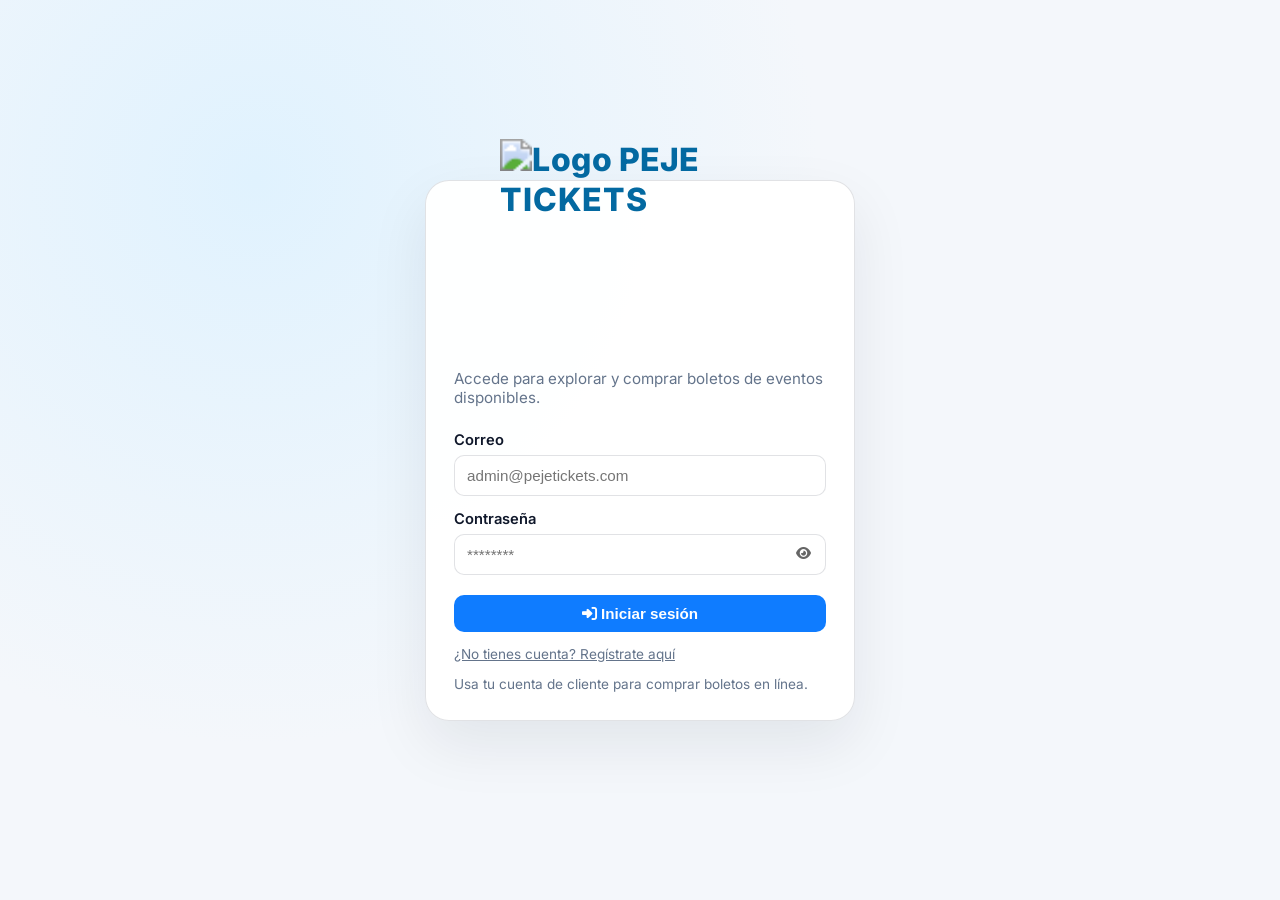
==== index.html @ 342fb617 "Agregar redirección raíz para Netlify" ====
<!doctype html>
<html lang="es">
<head>
  <meta charset="UTF-8" />
  <meta http-equiv="refresh" content="0; url=login.html" />
  <title>Redirigiendo...</title>
</head>
<body>
  <p>Redirigiendo a <a href="login.html">login</a>...</p>
</body>
</html>
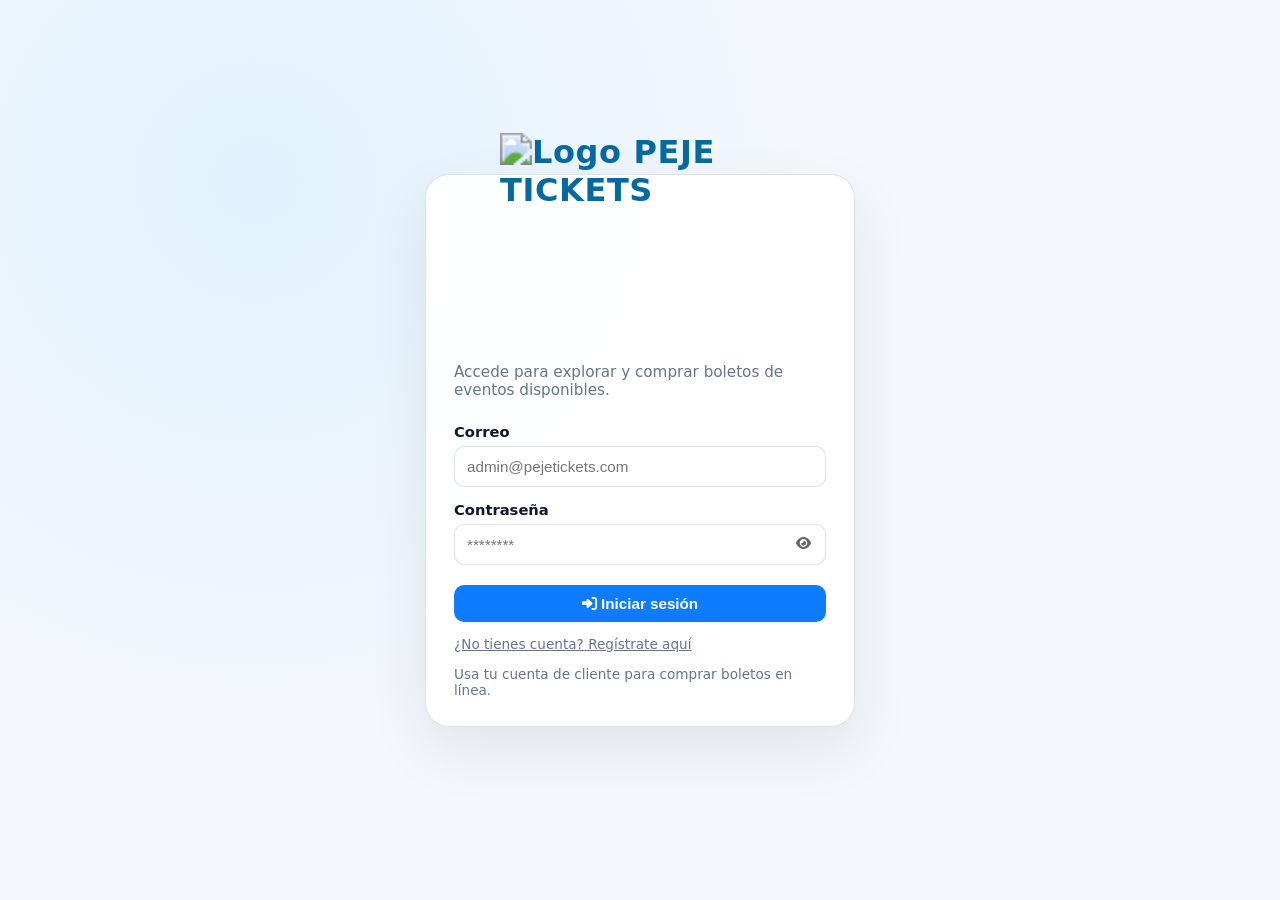
==== commit 8c0aa732: "Add files via upload" ====
--- a/index.html
+++ b/index.html
@@ -1,11 +1,11 @@
-<!doctype html>
-<html lang="es">
-<head>
-  <meta charset="UTF-8" />
-  <meta http-equiv="refresh" content="0; url=login.html" />
-  <title>Redirigiendo...</title>
-</head>
-<body>
-  <p>Redirigiendo a <a href="login.html">login</a>...</p>
-</body>
-</html>
+<!doctype html>
+<html lang="es">
+<head>
+  <meta charset="UTF-8" />
+  <meta http-equiv="refresh" content="0; url=login.html" />
+  <title>Redirigiendo...</title>
+</head>
+<body>
+  <p>Redirigiendo a <a href="login.html">login</a>...</p>
+</body>
+</html>
